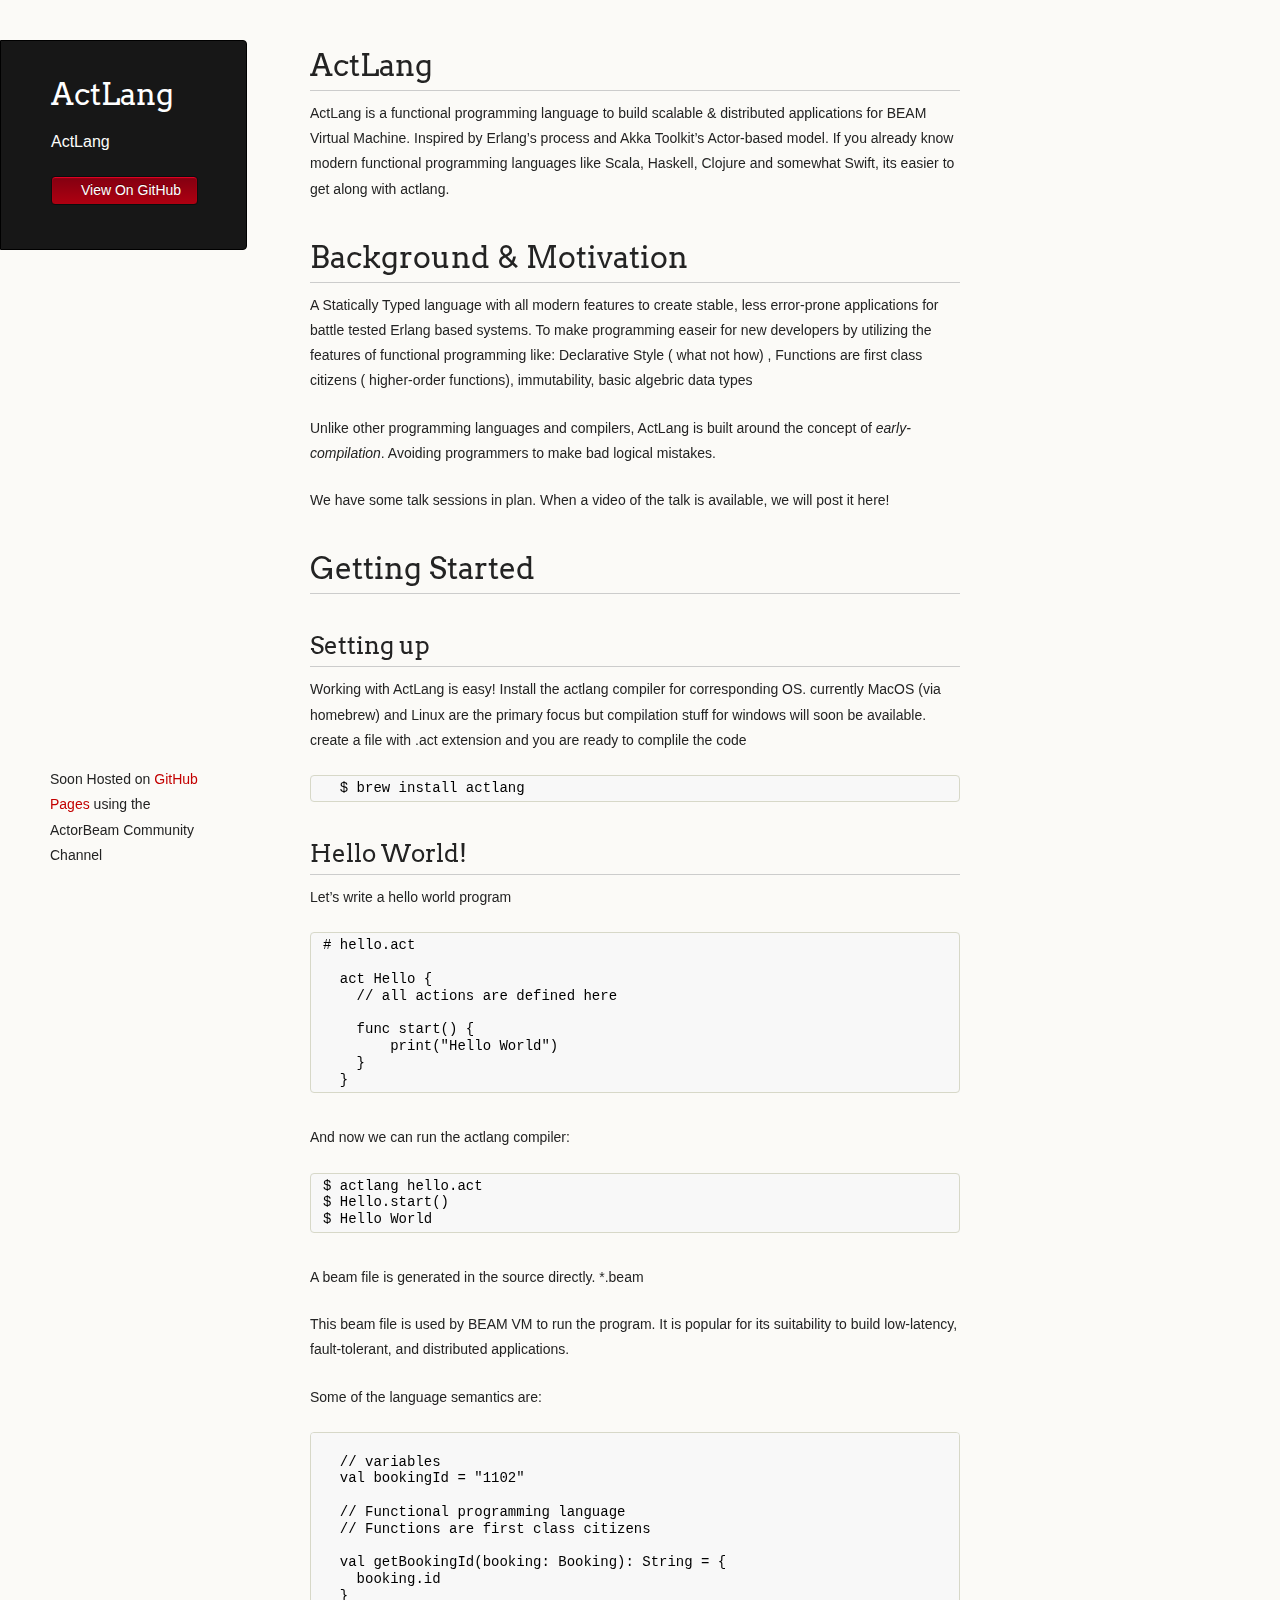
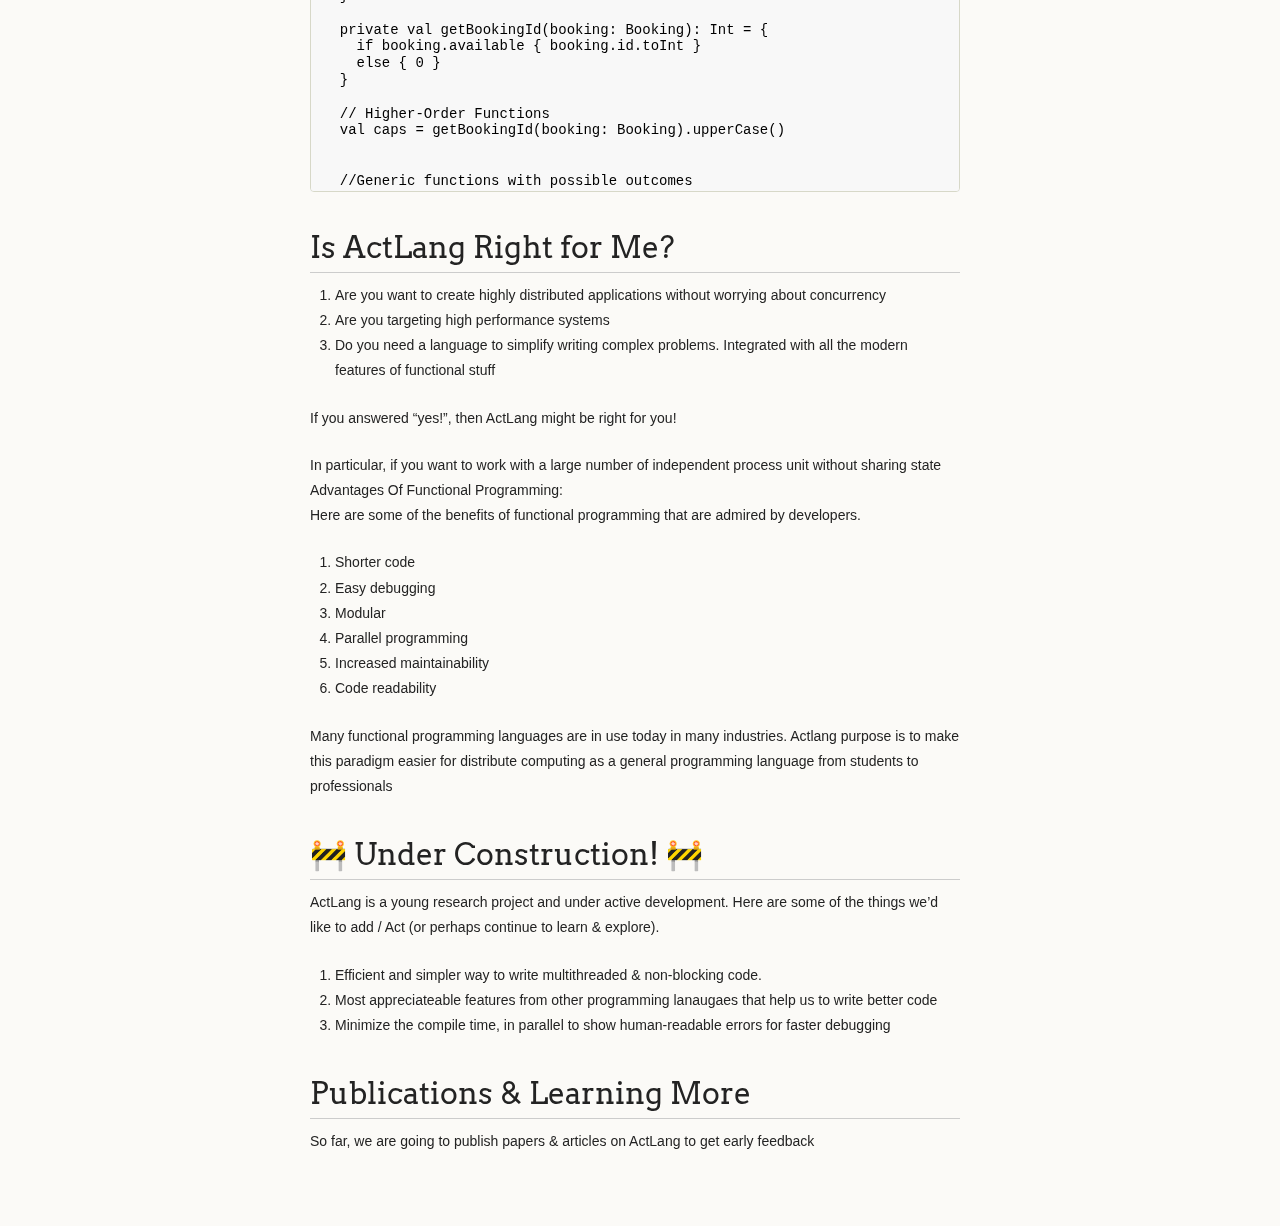
==== index.html @ dd989630 "Initial commit" ====
<!DOCTYPE html>
<html lang="en-US"><head><meta http-equiv="Content-Type" content="text/html; charset=UTF-8">
    
    <meta http-equiv="X-UA-Compatible" content="IE=edge">

<!-- Begin Jekyll SEO tag v2.8.0 -->
<title>The ActLang Programming Language | ActorBeam Community</title>
<meta property="og:locale" content="en_US">
<meta name="description" content="ActLang is a functional programming languge">
<meta property="og:description" content="ActLang is a functional programming languge">
<link rel="canonical" href="https://actlang.org/">
<meta property="og:url" content="/">
<meta property="og:site_name" content="ActLang">
<meta property="og:type" content="website">
<meta name="twitter:card" content="summary">
<meta property="twitter:title" content="ActLang">


    <link rel="stylesheet" href="./actlang/style.css">
    <meta name="viewport" content="width=device-width, initial-scale=1, user-scalable=no">
    <!--[if lt IE 9]>
    <script src="//html5shiv.googlecode.com/svn/trunk/html5.js"></script>
    <![endif]-->
    <!-- start custom head snippets, customize with your own _includes/head-custom.html file -->

<!-- Setup Google Analytics -->



<!-- You can set your favicon here -->
<!-- link rel="shortcut icon" type="image/x-icon" href="/favicon.ico" -->

<!-- end custom head snippets -->

  </head>
  <body>
    <div class="wrapper">
      <header>
        <h1 class="header">ActLang</h1>
        <p class="header">ActLang</p>

        <ul>
          
          <li><a class="buttons github" href="#0">View On GitHub</a></li>
        </ul>
        
      </header>

      <section>
        <style>pre.highlight { line-height: 1.2em; max-height: 25em; overflow: scroll; }</style>

<h1 id="what-does-exo-do">ActLang</h1>

<p>ActLang is a functional programming language to build scalable & distributed applications for BEAM Virtual Machine. Inspired by Erlang’s process and Akka Toolkit’s Actor-based model. If you already know modern functional programming languages like Scala, Haskell, Clojure and somewhat Swift, its easier to get along with actlang.</p>

<h1 id="background--motivation">Background &amp; Motivation</h1>

<p>A Statically Typed language with all modern features to create stable, less error-prone applications for battle tested Erlang based systems. To make programming easeir for new developers by utilizing the features of functional programming like: Declarative Style ( what not how) , Functions are first class citizens ( higher-order functions), immutability, basic algebric data types</p>

<p>Unlike other programming languages and compilers, ActLang is built around 
the concept of <em>early-compilation</em>. Avoiding programmers to make bad logical mistakes.</p>


<p>We have some talk sessions in plan. When a video of the talk is available,
we will post it here!</p>

<h1 id="getting-started">Getting Started</h1>

<h2 id="setting-up">Setting up</h2>

<p>Working with ActLang is easy! Install the actlang compiler for corresponding OS. currently MacOS (via homebrew) and Linux are the primary focus but compilation stuff for windows will soon be available. create a file with .act extension and you are ready to complile the code </p>

<div class="language-plaintext highlighter-rouge"><div class="highlight"><pre class="highlight">
  <code>$ brew install actlang
</code></pre></div>
</div>



<h2 id="hello-exo">Hello World!</h2>

<p>Let’s write a hello world program</p>

<div class="language-plaintext highlighter-rouge"><div class="highlight"><pre class="highlight"><code># hello.act

  act Hello {
    // all actions are defined here

    func start() {
        print("Hello World")
    }
  }
</code></pre></div></div>

<p>And now we can run the actlang compiler:</p>

<div class="language-plaintext highlighter-rouge"><div class="highlight"><pre class="highlight"><code>$ actlang hello.act
$ Hello.start()
$ Hello World
</code></pre></div></div>

<p>A beam file is generated in the source directly. *.beam </p>
<p>This beam file is used by BEAM VM to run the program. It is popular for its suitability to build low-latency, fault-tolerant, and distributed applications. </p>


<p>Some of the language semantics are: </p>

<div class="language-plaintext highlighter-rouge"><div class="highlight"><pre class="highlight"><code>
  // variables
  val bookingId = "1102"
  
  // Functional programming language
  // Functions are first class citizens
  
  val getBookingId(booking: Booking): String = {
    booking.id
  }
  
  private val getBookingId(booking: Booking): Int = {
    if booking.available { booking.id.toInt }
    else { 0 }
  }
  
  // Higher-Order Functions
  val caps = getBookingId(booking: Booking).upperCase()
  
  
  //Generic functions with possible outcomes
  func getBookingDate(booking: Booking): Either[R&lt;T&gt;, Error] {
    ...
  }
  
  // Structuers for Data Models
  
  struct Booking {
    val id: String
  }
  
  // immutability 
  no var variable
  no reassigments
  
  // Asynchrounous operations
  
  async {
    dosomthing in a different thread
  }
  
  // structured concurrency pattern
  // wait for future result
  
  async {
    val result = await doSomething()
  }
  

  // function to evaluate some result in future
  func doSomething() async {
    
  }
  
  // multiple async operations in parallel
  async {
    async val result = doSomething()
    async val result2 = doSomething2()
    val combine = await[result, result2]
  }
  
</code></pre></div></div>


<h1 id="is-exo-right-for-me">Is ActLang Right for Me?</h1>

<ol>
  <li>Are you want to create highly distributed applications without worrying about concurrency</li>
  <li>Are you targeting high performance systems</li>
  <li>Do you need a language to simplify writing complex problems. Integrated with all the modern features of functional stuff</li>
</ol>

<p>If you answered “yes!”, then ActLang might be right for you!</p>

<p>In particular, if you want to work with a large number of independent process unit without sharing state

</br>
  Advantages Of Functional Programming:</br>
Here are some of the benefits of functional programming that are admired by developers. </br>
<ol>
  <li>Shorter code</li>
<li>Easy debugging</li>
<li>Modular</li>
<li>Parallel programming</li>
<li>Increased maintainability</li>
<li>Code readability</li>
  </ol>

Many functional programming languages are in use today in many industries. Actlang purpose is to make this paradigm easier for distribute computing as a general programming language from students to professionals


</p>

<h1 id="-under-construction-">🚧 Under Construction! 🚧</h1>

<p>ActLang is a young research project and under active development. Here 
are some of the things we’d like to add / Act (or perhaps continue to learn & explore).</p>

<ol>
  <li>
    Efficient and simpler way to write multithreaded & non-blocking code.
  </li>
  <li>Most appreciateable features from other programming lanaugaes that help us to write better code</li>
  <li>Minimize the compile time, in parallel to show human-readable errors for faster debugging </li>
</ol>

<h1 id="publications--learning-more">Publications &amp; Learning More</h1>

<p>So far, we are going to publish papers & articles on ActLang to get early feedback</p>



      </section>

      <footer>
        <p><small>Soon Hosted on <a href="#0">GitHub Pages</a> using the ActorBeam Community Channel</small></p>
      </footer>
    </div>
    <!--[if !IE]><script>fixScale(document);</script><![endif]-->
  

</body></html>
---- actlang/style.css ----
@import url("https://fonts.googleapis.com/css?family=Arvo:400,700,400italic");.highlight table td{padding:5px}.highlight table pre{margin:0}.highlight .cm{color:#999988;font-style:italic}.highlight .cp{color:#999999;font-weight:bold}.highlight .c1{color:#999988;font-style:italic}.highlight .cs{color:#999999;font-weight:bold;font-style:italic}.highlight .c,.highlight .cd{color:#999988;font-style:italic}.highlight .err{color:#a61717;background-color:#e3d2d2}.highlight .gd{color:#000000;background-color:#ffdddd}.highlight .ge{color:#000000;font-style:italic}.highlight .gr{color:#aa0000}.highlight .gh{color:#999999}.highlight .gi{color:#000000;background-color:#ddffdd}.highlight .go{color:#888888}.highlight .gp{color:#555555}.highlight .gs{font-weight:bold}.highlight .gu{color:#aaaaaa}.highlight .gt{color:#aa0000}.highlight .kc{color:#000000;font-weight:bold}.highlight .kd{color:#000000;font-weight:bold}.highlight .kn{color:#000000;font-weight:bold}.highlight .kp{color:#000000;font-weight:bold}.highlight .kr{color:#000000;font-weight:bold}.highlight .kt{color:#445588;font-weight:bold}.highlight .k,.highlight .kv{color:#000000;font-weight:bold}.highlight .mf{color:#009999}.highlight .mh{color:#009999}.highlight .il{color:#009999}.highlight .mi{color:#009999}.highlight .mo{color:#009999}.highlight .m,.highlight .mb,.highlight .mx{color:#009999}.highlight .sb{color:#d14}.highlight .sc{color:#d14}.highlight .sd{color:#d14}.highlight .s2{color:#d14}.highlight .se{color:#d14}.highlight .sh{color:#d14}.highlight .si{color:#d14}.highlight .sx{color:#d14}.highlight .sr{color:#009926}.highlight .s1{color:#d14}.highlight .ss{color:#990073}.highlight .s{color:#d14}.highlight .na{color:#008080}.highlight .bp{color:#999999}.highlight .nb{color:#0086B3}.highlight .nc{color:#445588;font-weight:bold}.highlight .no{color:#008080}.highlight .nd{color:#3c5d5d;font-weight:bold}.highlight .ni{color:#800080}.highlight .ne{color:#990000;font-weight:bold}.highlight .nf{color:#990000;font-weight:bold}.highlight .nl{color:#990000;font-weight:bold}.highlight .nn{color:#555555}.highlight .nt{color:#000080}.highlight .vc{color:#008080}.highlight .vg{color:#008080}.highlight .vi{color:#008080}.highlight .nv{color:#008080}.highlight .ow{color:#000000;font-weight:bold}.highlight .o{color:#000000;font-weight:bold}.highlight .w{color:#bbbbbb}.highlight{background-color:#f8f8f8}html,body,div,span,applet,object,iframe,h1,h2,h3,h4,h5,h6,p,blockquote,pre,a,abbr,acronym,address,big,cite,code,del,dfn,em,img,ins,kbd,q,s,samp,small,strike,strong,sub,sup,tt,var,b,u,i,center,dl,dt,dd,ol,ul,li,fieldset,form,label,legend,table,caption,tbody,tfoot,thead,tr,th,td,article,aside,canvas,details,embed,figure,figcaption,footer,header,hgroup,menu,nav,output,ruby,section,summary,time,mark,audio,video{margin:0;padding:0;border:0;font:inherit;vertical-align:baseline}body{padding:10px 50px 0 0;font-family:"Helvetica Neue", Helvetica, Arial, sans-serif;font-size:14px;color:#232323;background-color:#FBFAF7;margin:0;line-height:1.8em;-webkit-font-smoothing:antialiased}h1,h2,h3,h4,h5,h6{color:#232323;margin:36px 0 10px}p,ul,ol,table,dl{margin:0 0 22px}h1,h2,h3{font-family:Arvo, Monaco, serif;line-height:1.3;font-weight:normal}h1,h2,h3{display:block;border-bottom:1px solid #ccc;padding-bottom:5px}h1{font-size:30px}h2{font-size:24px}h3{font-size:18px}h4,h5,h6{font-family:Arvo, Monaco, serif;font-weight:700}a{color:#C30000;font-weight:200;text-decoration:none}a:hover{text-decoration:underline}a small{font-size:12px}em{font-style:italic}strong{font-weight:700}ul{list-style-position:inside;list-style:disc;padding-left:25px}ol{list-style-position:inside;list-style:decimal;padding-left:25px}blockquote{margin:0;padding:0 0 0 20px;font-style:italic}dl,dt,dd,dl p{color:#444}dl dt{font-weight:bold}dl dd{padding-left:20px;font-style:italic}dl p{padding-left:20px;font-style:italic}hr{border:0;background:#ccc;height:1px;margin:0 0 24px}img{position:relative;margin:0 auto;max-width:650px;padding:5px;margin:10px 0 32px 0;border:1px solid #ccc}p img,.emoji{display:inline;margin:0;padding:0;vertical-align:middle;text-align:center;border:none}code,pre{font-family:Monaco, "Bitstream Vera Sans Mono", "Lucida Console", Terminal, monospace;color:#000;font-size:14px}pre{padding:4px 12px;background:#FDFEFB;border-radius:4px;border:1px solid #D7D8C8;overflow:auto;overflow-y:hidden;margin-bottom:32px}table{width:100%}table{border:1px solid #ccc;margin-bottom:32px;text-align:left}th{font-family:'Arvo', Helvetica, Arial, sans-serif;font-size:18px;font-weight:normal;padding:10px;background:#232323;color:#FDFEFB}td{padding:10px;background:#ccc}.wrapper{width:960px}header{background-color:#171717;color:#FDFDFB;width:170px;float:left;position:fixed;border:1px solid #000;-webkit-border-top-right-radius:4px;-webkit-border-bottom-right-radius:4px;-moz-border-radius-topright:4px;-moz-border-radius-bottomright:4px;border-top-right-radius:4px;border-bottom-right-radius:4px;padding:34px 25px 22px 50px;margin:30px 25px 0 0;-webkit-font-smoothing:antialiased}p.header{font-size:16px}h1.header{font-family:Arvo, sans-serif;font-size:30px;font-weight:300;line-height:1.3em;border-bottom:none;margin-top:0}h1.header,a.header,a.name,header a{color:#fff}a.header{text-decoration:underline}a.name{white-space:nowrap}header ul{list-style:none;padding:0}header li{list-style-type:none;width:132px;height:15px;margin-bottom:12px;line-height:1em;padding:6px 6px 6px 7px;background:#AF0011;background:-moz-linear-gradient(top, #AF0011 0%, #820011 100%);background:-webkit-gradient(linear, left top, left bottom, color-stop(0%, #f8f8f8), color-stop(100%, #ddd));background:-webkit-linear-gradient(top, #AF0011 0%, #820011 100%);background:-o-linear-gradient(top, #AF0011 0%, #820011 100%);background:-ms-linear-gradient(top, #AF0011 0%, #820011 100%);background:linear-gradient(to top, #AF0011 0%, #820011 100%);border-radius:4px;border:1px solid #0D0D0D;-webkit-box-shadow:inset 0px 1px 1px 0 #e90226;box-shadow:inset 0px 1px 1px 0 #e90226}header li:hover{background:#C3001D;background:-moz-linear-gradient(top, #C3001D 0%, #950119 100%);background:-webkit-gradient(linear, left top, left bottom, color-stop(0%, #f8f8f8), color-stop(100%, #ddd));background:-webkit-linear-gradient(top, #C3001D 0%, #950119 100%);background:-o-linear-gradient(top, #C3001D 0%, #950119 100%);background:-ms-linear-gradient(top, #C3001D 0%, #950119 100%);background:linear-gradient(to top, #C3001D 0%, #950119 100%)}a.buttons{-webkit-font-smoothing:antialiased;background:url(../images/arrow-down.png) no-repeat;font-weight:normal;text-shadow:rgba(0,0,0,0.4) 0 -1px 0;padding:2px 2px 2px 22px;height:30px}a.github{background:url(../images/octocat-small.png) no-repeat 1px}a.buttons:hover{color:#fff;text-decoration:none}section{width:650px;float:right;padding-bottom:50px}footer{width:170px;float:left;position:fixed;bottom:10px;padding-left:50px}@media print, screen and (max-width: 960px){div.wrapper{width:auto;margin:0}header,section,footer{float:none;position:static;width:auto}footer{border-top:1px solid #ccc;margin:0 84px 0 50px;padding:0}header{padding-right:320px}section{padding:20px 84px 20px 50px;margin:0 0 20px}header a small{display:inline}header ul{position:absolute;right:130px;top:84px}}@media print, screen and (max-width: 720px){body{word-wrap:break-word}header{padding:10px 20px 0;margin-right:0}section{padding:10px 0 10px 20px;margin:0 0 30px}footer{margin:0 0 0 30px}header ul,header p.view{position:static}}@media print, screen and (max-width: 480px){header ul li.download{display:none}footer{margin:0 0 0 20px}footer a{display:block}}@media print{body{padding:0.4in;font-size:12pt;color:#444}}
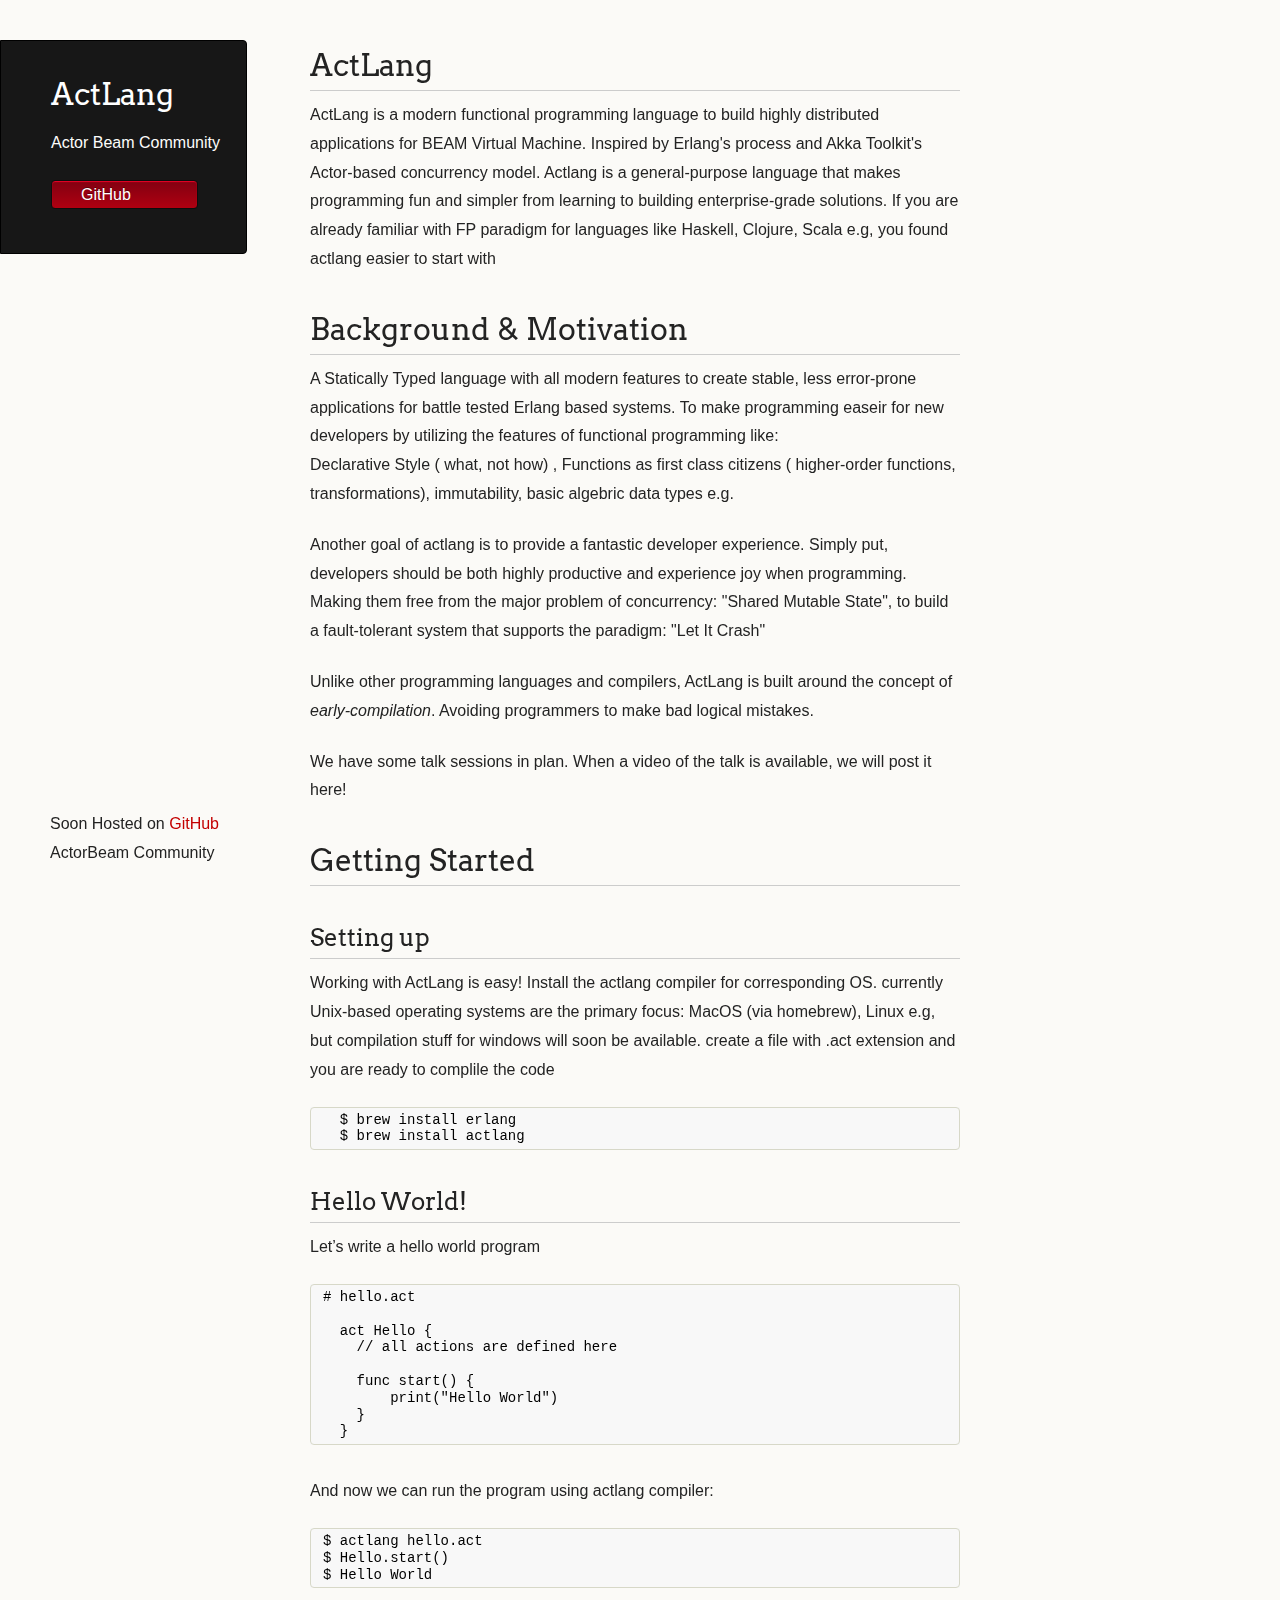
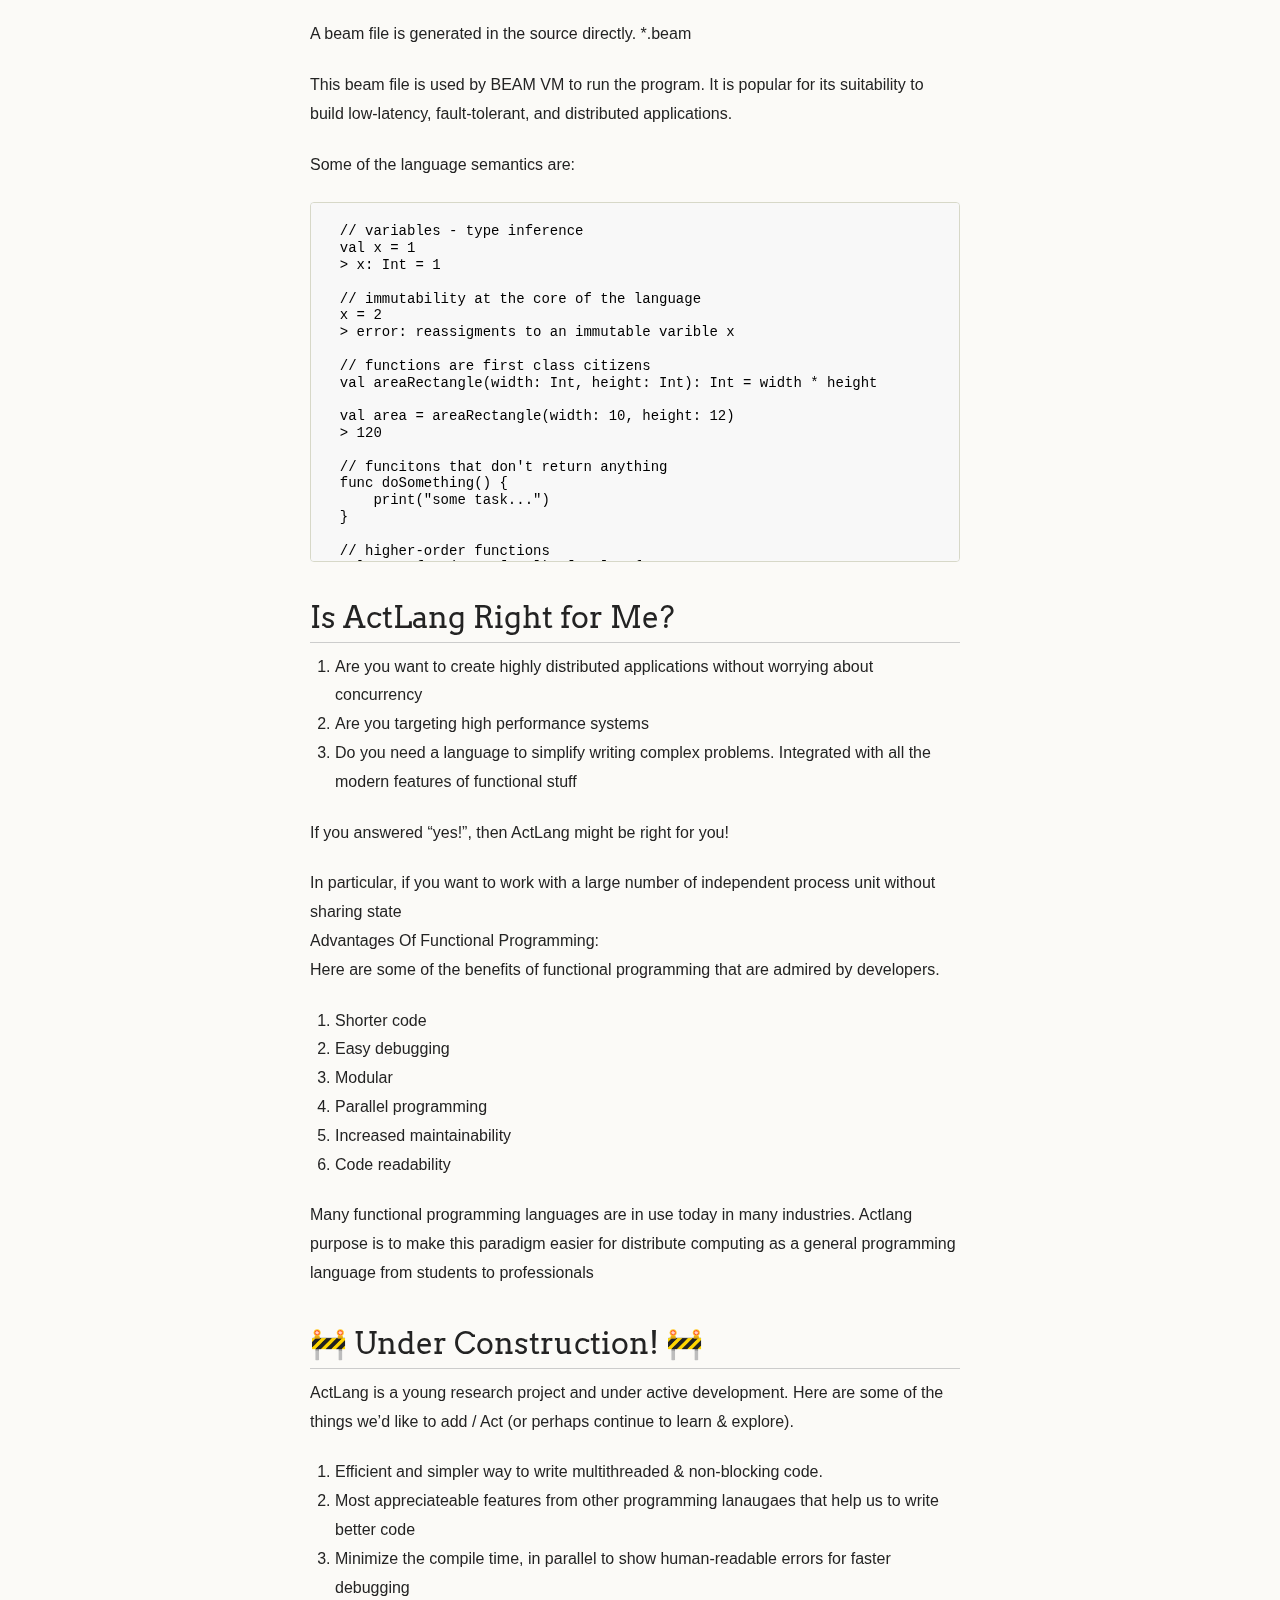
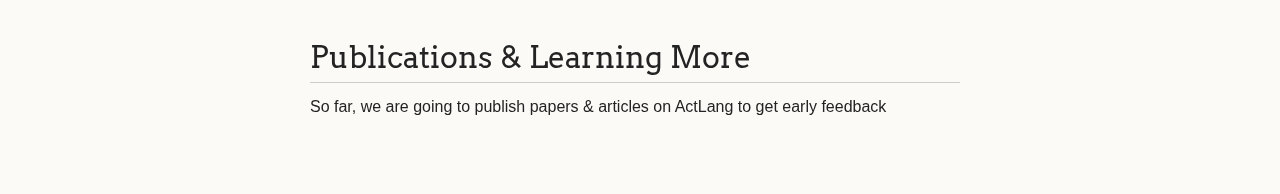
==== commit 4ace9af6: "description changes" ====
--- a/index.html
+++ b/index.html
@@ -23,12 +23,10 @@
     <![endif]-->
     <!-- start custom head snippets, customize with your own _includes/head-custom.html file -->
 
-<!-- Setup Google Analytics -->
-
 
 
 <!-- You can set your favicon here -->
-<!-- link rel="shortcut icon" type="image/x-icon" href="/favicon.ico" -->
+<link rel="shortcut icon" type="image/x-icon" href="./actlang/actlang-favicon.ico">
 
 <!-- end custom head snippets -->
 
@@ -37,11 +35,11 @@
     <div class="wrapper">
       <header>
         <h1 class="header">ActLang</h1>
-        <p class="header">ActLang</p>
+        <p class="header">Actor Beam Community</p>
 
         <ul>
           
-          <li><a class="buttons github" href="#0">View On GitHub</a></li>
+          <li><a class="buttons github" href="https://github.com/actlang">GitHub</a></li>
         </ul>
         
       </header>
@@ -51,11 +49,13 @@
 
 <h1 id="what-does-exo-do">ActLang</h1>
 
-<p>ActLang is a functional programming language to build scalable & distributed applications for BEAM Virtual Machine. Inspired by Erlang’s process and Akka Toolkit’s Actor-based model. If you already know modern functional programming languages like Scala, Haskell, Clojure and somewhat Swift, its easier to get along with actlang.</p>
+<p>ActLang is a modern functional programming language to build highly distributed applications for BEAM Virtual Machine. Inspired by Erlang's process and Akka Toolkit's Actor-based concurrency model. Actlang is a general-purpose language that makes programming fun and simpler from learning to building enterprise-grade solutions. If you are already familiar with FP paradigm for languages like Haskell, Clojure, Scala e.g, you found actlang easier to start with</p>
 
 <h1 id="background--motivation">Background &amp; Motivation</h1>
 
-<p>A Statically Typed language with all modern features to create stable, less error-prone applications for battle tested Erlang based systems. To make programming easeir for new developers by utilizing the features of functional programming like: Declarative Style ( what not how) , Functions are first class citizens ( higher-order functions), immutability, basic algebric data types</p>
+<p>A Statically Typed language with all modern features to create stable, less error-prone applications for battle tested Erlang based systems. To make programming easeir for new developers by utilizing the features of functional programming like: </br> Declarative Style ( what, not how) , Functions as first class citizens ( higher-order functions, transformations), immutability, basic algebric data types e.g.</p>
+
+<p>Another goal of actlang is to provide a fantastic developer experience. Simply put, developers should be both highly productive and experience joy when programming. Making them free from the major problem of concurrency: "Shared Mutable State", to build a fault-tolerant system that supports the paradigm: "Let It Crash"</p>
 
 <p>Unlike other programming languages and compilers, ActLang is built around 
 the concept of <em>early-compilation</em>. Avoiding programmers to make bad logical mistakes.</p>
@@ -68,10 +68,11 @@
 
 <h2 id="setting-up">Setting up</h2>
 
-<p>Working with ActLang is easy! Install the actlang compiler for corresponding OS. currently MacOS (via homebrew) and Linux are the primary focus but compilation stuff for windows will soon be available. create a file with .act extension and you are ready to complile the code </p>
+<p>Working with ActLang is easy! Install the actlang compiler for corresponding OS. currently Unix-based operating systems are the primary focus: MacOS (via homebrew), Linux e.g, but compilation stuff for windows will soon be available. create a file with .act extension and you are ready to complile the code </p>
 
 <div class="language-plaintext highlighter-rouge"><div class="highlight"><pre class="highlight">
-  <code>$ brew install actlang
+  <code>$ brew install erlang
+  $ brew install actlang
 </code></pre></div>
 </div>
 
@@ -92,7 +93,7 @@
   }
 </code></pre></div></div>
 
-<p>And now we can run the actlang compiler:</p>
+<p>And now we can run the program using actlang compiler:</p>
 
 <div class="language-plaintext highlighter-rouge"><div class="highlight"><pre class="highlight"><code>$ actlang hello.act
 $ Hello.start()
@@ -106,11 +107,65 @@
 <p>Some of the language semantics are: </p>
 
 <div class="language-plaintext highlighter-rouge"><div class="highlight"><pre class="highlight"><code>
-  // variables
-  val bookingId = "1102"
-  
-  // Functional programming language
-  // Functions are first class citizens
+  // variables - type inference
+  val x = 1
+  > x: Int = 1
+
+  // immutability at the core of the language
+  x = 2
+  > error: reassigments to an immutable varible x
+
+  // functions are first class citizens
+  val areaRectangle(width: Int, height: Int): Int = width * height
+
+  val area = areaRectangle(width: 10, height: 12)
+  > 120
+
+  // funcitons that don't return anything
+  func doSomething() {
+      print("some task...")
+  }
+
+  // higher-order functions
+  val transform(arr: [Int]): [Int] = {
+      arr.map(x -> x + 1)
+  }
+
+  > [1, 2, 3] => [2, 3, 4]
+
+
+  // Asynchrounous operations
+
+  async {
+    dosomthing in a different thread / process
+  }
+
+  // function to evaluate some result in future
+  func doSomething() async {
+    ...
+  }
+  
+  // structured concurrency pattern  
+  async {
+    val result = await doSomething()
+  }
+  
+  // multiple async operations in parallel
+  async {
+    async val result1 = doSomething1()
+    async val result2 = doSomething2()
+    val combine = await[result, result2]
+  }
+
+
+  // Structuers for Data Models
+  
+  struct Booking {
+    val id: String,
+    val available: Bool = false
+  }
+
+  val booking = Booking(id: "1122")
   
   val getBookingId(booking: Booking): String = {
     booking.id
@@ -121,8 +176,7 @@
     else { 0 }
   }
   
-  // Higher-Order Functions
-  val caps = getBookingId(booking: Booking).upperCase()
+  val id = getBookingId(booking: Booking).toInt()
   
   
   //Generic functions with possible outcomes
@@ -130,42 +184,8 @@
     ...
   }
   
-  // Structuers for Data Models
-  
-  struct Booking {
-    val id: String
-  }
-  
-  // immutability 
-  no var variable
-  no reassigments
-  
-  // Asynchrounous operations
-  
-  async {
-    dosomthing in a different thread
-  }
-  
-  // structured concurrency pattern
-  // wait for future result
-  
-  async {
-    val result = await doSomething()
-  }
-  
-
-  // function to evaluate some result in future
-  func doSomething() async {
-    
-  }
-  
-  // multiple async operations in parallel
-  async {
-    async val result = doSomething()
-    async val result2 = doSomething2()
-    val combine = await[result, result2]
-  }
-  
+  
+
 </code></pre></div></div>
 
 
@@ -220,7 +240,7 @@
       </section>
 
       <footer>
-        <p><small>Soon Hosted on <a href="#0">GitHub Pages</a> using the ActorBeam Community Channel</small></p>
+        <p><small>Soon Hosted on <a href="https://github.com/actlang">GitHub</a> </br> </small>ActorBeam Community</small></p>
       </footer>
     </div>
     <!--[if !IE]><script>fixScale(document);</script><![endif]-->
--- a/actlang/style.css
+++ b/actlang/style.css
@@ -1 +1,768 @@
-@import url("https://fonts.googleapis.com/css?family=Arvo:400,700,400italic");.highlight table td{padding:5px}.highlight table pre{margin:0}.highlight .cm{color:#999988;font-style:italic}.highlight .cp{color:#999999;font-weight:bold}.highlight .c1{color:#999988;font-style:italic}.highlight .cs{color:#999999;font-weight:bold;font-style:italic}.highlight .c,.highlight .cd{color:#999988;font-style:italic}.highlight .err{color:#a61717;background-color:#e3d2d2}.highlight .gd{color:#000000;background-color:#ffdddd}.highlight .ge{color:#000000;font-style:italic}.highlight .gr{color:#aa0000}.highlight .gh{color:#999999}.highlight .gi{color:#000000;background-color:#ddffdd}.highlight .go{color:#888888}.highlight .gp{color:#555555}.highlight .gs{font-weight:bold}.highlight .gu{color:#aaaaaa}.highlight .gt{color:#aa0000}.highlight .kc{color:#000000;font-weight:bold}.highlight .kd{color:#000000;font-weight:bold}.highlight .kn{color:#000000;font-weight:bold}.highlight .kp{color:#000000;font-weight:bold}.highlight .kr{color:#000000;font-weight:bold}.highlight .kt{color:#445588;font-weight:bold}.highlight .k,.highlight .kv{color:#000000;font-weight:bold}.highlight .mf{color:#009999}.highlight .mh{color:#009999}.highlight .il{color:#009999}.highlight .mi{color:#009999}.highlight .mo{color:#009999}.highlight .m,.highlight .mb,.highlight .mx{color:#009999}.highlight .sb{color:#d14}.highlight .sc{color:#d14}.highlight .sd{color:#d14}.highlight .s2{color:#d14}.highlight .se{color:#d14}.highlight .sh{color:#d14}.highlight .si{color:#d14}.highlight .sx{color:#d14}.highlight .sr{color:#009926}.highlight .s1{color:#d14}.highlight .ss{color:#990073}.highlight .s{color:#d14}.highlight .na{color:#008080}.highlight .bp{color:#999999}.highlight .nb{color:#0086B3}.highlight .nc{color:#445588;font-weight:bold}.highlight .no{color:#008080}.highlight .nd{color:#3c5d5d;font-weight:bold}.highlight .ni{color:#800080}.highlight .ne{color:#990000;font-weight:bold}.highlight .nf{color:#990000;font-weight:bold}.highlight .nl{color:#990000;font-weight:bold}.highlight .nn{color:#555555}.highlight .nt{color:#000080}.highlight .vc{color:#008080}.highlight .vg{color:#008080}.highlight .vi{color:#008080}.highlight .nv{color:#008080}.highlight .ow{color:#000000;font-weight:bold}.highlight .o{color:#000000;font-weight:bold}.highlight .w{color:#bbbbbb}.highlight{background-color:#f8f8f8}html,body,div,span,applet,object,iframe,h1,h2,h3,h4,h5,h6,p,blockquote,pre,a,abbr,acronym,address,big,cite,code,del,dfn,em,img,ins,kbd,q,s,samp,small,strike,strong,sub,sup,tt,var,b,u,i,center,dl,dt,dd,ol,ul,li,fieldset,form,label,legend,table,caption,tbody,tfoot,thead,tr,th,td,article,aside,canvas,details,embed,figure,figcaption,footer,header,hgroup,menu,nav,output,ruby,section,summary,time,mark,audio,video{margin:0;padding:0;border:0;font:inherit;vertical-align:baseline}body{padding:10px 50px 0 0;font-family:"Helvetica Neue", Helvetica, Arial, sans-serif;font-size:14px;color:#232323;background-color:#FBFAF7;margin:0;line-height:1.8em;-webkit-font-smoothing:antialiased}h1,h2,h3,h4,h5,h6{color:#232323;margin:36px 0 10px}p,ul,ol,table,dl{margin:0 0 22px}h1,h2,h3{font-family:Arvo, Monaco, serif;line-height:1.3;font-weight:normal}h1,h2,h3{display:block;border-bottom:1px solid #ccc;padding-bottom:5px}h1{font-size:30px}h2{font-size:24px}h3{font-size:18px}h4,h5,h6{font-family:Arvo, Monaco, serif;font-weight:700}a{color:#C30000;font-weight:200;text-decoration:none}a:hover{text-decoration:underline}a small{font-size:12px}em{font-style:italic}strong{font-weight:700}ul{list-style-position:inside;list-style:disc;padding-left:25px}ol{list-style-position:inside;list-style:decimal;padding-left:25px}blockquote{margin:0;padding:0 0 0 20px;font-style:italic}dl,dt,dd,dl p{color:#444}dl dt{font-weight:bold}dl dd{padding-left:20px;font-style:italic}dl p{padding-left:20px;font-style:italic}hr{border:0;background:#ccc;height:1px;margin:0 0 24px}img{position:relative;margin:0 auto;max-width:650px;padding:5px;margin:10px 0 32px 0;border:1px solid #ccc}p img,.emoji{display:inline;margin:0;padding:0;vertical-align:middle;text-align:center;border:none}code,pre{font-family:Monaco, "Bitstream Vera Sans Mono", "Lucida Console", Terminal, monospace;color:#000;font-size:14px}pre{padding:4px 12px;background:#FDFEFB;border-radius:4px;border:1px solid #D7D8C8;overflow:auto;overflow-y:hidden;margin-bottom:32px}table{width:100%}table{border:1px solid #ccc;margin-bottom:32px;text-align:left}th{font-family:'Arvo', Helvetica, Arial, sans-serif;font-size:18px;font-weight:normal;padding:10px;background:#232323;color:#FDFEFB}td{padding:10px;background:#ccc}.wrapper{width:960px}header{background-color:#171717;color:#FDFDFB;width:170px;float:left;position:fixed;border:1px solid #000;-webkit-border-top-right-radius:4px;-webkit-border-bottom-right-radius:4px;-moz-border-radius-topright:4px;-moz-border-radius-bottomright:4px;border-top-right-radius:4px;border-bottom-right-radius:4px;padding:34px 25px 22px 50px;margin:30px 25px 0 0;-webkit-font-smoothing:antialiased}p.header{font-size:16px}h1.header{font-family:Arvo, sans-serif;font-size:30px;font-weight:300;line-height:1.3em;border-bottom:none;margin-top:0}h1.header,a.header,a.name,header a{color:#fff}a.header{text-decoration:underline}a.name{white-space:nowrap}header ul{list-style:none;padding:0}header li{list-style-type:none;width:132px;height:15px;margin-bottom:12px;line-height:1em;padding:6px 6px 6px 7px;background:#AF0011;background:-moz-linear-gradient(top, #AF0011 0%, #820011 100%);background:-webkit-gradient(linear, left top, left bottom, color-stop(0%, #f8f8f8), color-stop(100%, #ddd));background:-webkit-linear-gradient(top, #AF0011 0%, #820011 100%);background:-o-linear-gradient(top, #AF0011 0%, #820011 100%);background:-ms-linear-gradient(top, #AF0011 0%, #820011 100%);background:linear-gradient(to top, #AF0011 0%, #820011 100%);border-radius:4px;border:1px solid #0D0D0D;-webkit-box-shadow:inset 0px 1px 1px 0 #e90226;box-shadow:inset 0px 1px 1px 0 #e90226}header li:hover{background:#C3001D;background:-moz-linear-gradient(top, #C3001D 0%, #950119 100%);background:-webkit-gradient(linear, left top, left bottom, color-stop(0%, #f8f8f8), color-stop(100%, #ddd));background:-webkit-linear-gradient(top, #C3001D 0%, #950119 100%);background:-o-linear-gradient(top, #C3001D 0%, #950119 100%);background:-ms-linear-gradient(top, #C3001D 0%, #950119 100%);background:linear-gradient(to top, #C3001D 0%, #950119 100%)}a.buttons{-webkit-font-smoothing:antialiased;background:url(../images/arrow-down.png) no-repeat;font-weight:normal;text-shadow:rgba(0,0,0,0.4) 0 -1px 0;padding:2px 2px 2px 22px;height:30px}a.github{background:url(../images/octocat-small.png) no-repeat 1px}a.buttons:hover{color:#fff;text-decoration:none}section{width:650px;float:right;padding-bottom:50px}footer{width:170px;float:left;position:fixed;bottom:10px;padding-left:50px}@media print, screen and (max-width: 960px){div.wrapper{width:auto;margin:0}header,section,footer{float:none;position:static;width:auto}footer{border-top:1px solid #ccc;margin:0 84px 0 50px;padding:0}header{padding-right:320px}section{padding:20px 84px 20px 50px;margin:0 0 20px}header a small{display:inline}header ul{position:absolute;right:130px;top:84px}}@media print, screen and (max-width: 720px){body{word-wrap:break-word}header{padding:10px 20px 0;margin-right:0}section{padding:10px 0 10px 20px;margin:0 0 30px}footer{margin:0 0 0 30px}header ul,header p.view{position:static}}@media print, screen and (max-width: 480px){header ul li.download{display:none}footer{margin:0 0 0 20px}footer a{display:block}}@media print{body{padding:0.4in;font-size:12pt;color:#444}}
+@import url("https://fonts.googleapis.com/css?family=Arvo:400,700,400italic");
+
+.highlight table td {
+    padding: 5px
+}
+
+.highlight table pre {
+    margin: 0
+}
+
+.highlight .cm {
+    color: #999988;
+    font-style: italic
+}
+
+.highlight .cp {
+    color: #999999;
+    font-weight: bold
+}
+
+.highlight .c1 {
+    color: #999988;
+    font-style: italic
+}
+
+.highlight .cs {
+    color: #999999;
+    font-weight: bold;
+    font-style: italic
+}
+
+.highlight .c,
+.highlight .cd {
+    color: #999988;
+    font-style: italic
+}
+
+.highlight .err {
+    color: #a61717;
+    background-color: #e3d2d2
+}
+
+.highlight .gd {
+    color: #000000;
+    background-color: #ffdddd
+}
+
+.highlight .ge {
+    color: #000000;
+    font-style: italic
+}
+
+.highlight .gr {
+    color: #aa0000
+}
+
+.highlight .gh {
+    color: #999999
+}
+
+.highlight .gi {
+    color: #000000;
+    background-color: #ddffdd
+}
+
+.highlight .go {
+    color: #888888
+}
+
+.highlight .gp {
+    color: #555555
+}
+
+.highlight .gs {
+    font-weight: bold
+}
+
+.highlight .gu {
+    color: #aaaaaa
+}
+
+.highlight .gt {
+    color: #aa0000
+}
+
+.highlight .kc {
+    color: #000000;
+    font-weight: bold
+}
+
+.highlight .kd {
+    color: #000000;
+    font-weight: bold
+}
+
+.highlight .kn {
+    color: #000000;
+    font-weight: bold
+}
+
+.highlight .kp {
+    color: #000000;
+    font-weight: bold
+}
+
+.highlight .kr {
+    color: #000000;
+    font-weight: bold
+}
+
+.highlight .kt {
+    color: #445588;
+    font-weight: bold
+}
+
+.highlight .k,
+.highlight .kv {
+    color: #000000;
+    font-weight: bold
+}
+
+.highlight .mf {
+    color: #009999
+}
+
+.highlight .mh {
+    color: #009999
+}
+
+.highlight .il {
+    color: #009999
+}
+
+.highlight .mi {
+    color: #009999
+}
+
+.highlight .mo {
+    color: #009999
+}
+
+.highlight .m,
+.highlight .mb,
+.highlight .mx {
+    color: #009999
+}
+
+.highlight .sb {
+    color: #d14
+}
+
+.highlight .sc {
+    color: #d14
+}
+
+.highlight .sd {
+    color: #d14
+}
+
+.highlight .s2 {
+    color: #d14
+}
+
+.highlight .se {
+    color: #d14
+}
+
+.highlight .sh {
+    color: #d14
+}
+
+.highlight .si {
+    color: #d14
+}
+
+.highlight .sx {
+    color: #d14
+}
+
+.highlight .sr {
+    color: #009926
+}
+
+.highlight .s1 {
+    color: #d14
+}
+
+.highlight .ss {
+    color: #990073
+}
+
+.highlight .s {
+    color: #d14
+}
+
+.highlight .na {
+    color: #008080
+}
+
+.highlight .bp {
+    color: #999999
+}
+
+.highlight .nb {
+    color: #0086B3
+}
+
+.highlight .nc {
+    color: #445588;
+    font-weight: bold
+}
+
+.highlight .no {
+    color: #008080
+}
+
+.highlight .nd {
+    color: #3c5d5d;
+    font-weight: bold
+}
+
+.highlight .ni {
+    color: #800080
+}
+
+.highlight .ne {
+    color: #990000;
+    font-weight: bold
+}
+
+.highlight .nf {
+    color: #990000;
+    font-weight: bold
+}
+
+.highlight .nl {
+    color: #990000;
+    font-weight: bold
+}
+
+.highlight .nn {
+    color: #555555
+}
+
+.highlight .nt {
+    color: #000080
+}
+
+.highlight .vc {
+    color: #008080
+}
+
+.highlight .vg {
+    color: #008080
+}
+
+.highlight .vi {
+    color: #008080
+}
+
+.highlight .nv {
+    color: #008080
+}
+
+.highlight .ow {
+    color: #000000;
+    font-weight: bold
+}
+
+.highlight .o {
+    color: #000000;
+    font-weight: bold
+}
+
+.highlight .w {
+    color: #bbbbbb
+}
+
+.highlight {
+    background-color: #f8f8f8
+}
+
+html,
+body,
+div,
+span,
+applet,
+object,
+iframe,
+h1,
+h2,
+h3,
+h4,
+h5,
+h6,
+p,
+blockquote,
+pre,
+a,
+abbr,
+acronym,
+address,
+big,
+cite,
+code,
+del,
+dfn,
+em,
+img,
+ins,
+kbd,
+q,
+s,
+samp,
+small,
+strike,
+strong,
+sub,
+sup,
+tt,
+var,
+b,
+u,
+i,
+center,
+dl,
+dt,
+dd,
+ol,
+ul,
+li,
+fieldset,
+form,
+label,
+legend,
+table,
+caption,
+tbody,
+tfoot,
+thead,
+tr,
+th,
+td,
+article,
+aside,
+canvas,
+details,
+embed,
+figure,
+figcaption,
+footer,
+header,
+hgroup,
+menu,
+nav,
+output,
+ruby,
+section,
+summary,
+time,
+mark,
+audio,
+video {
+    margin: 0;
+    padding: 0;
+    border: 0;
+    font: inherit;
+    vertical-align: baseline
+}
+
+body {
+    padding: 10px 50px 0 0;
+    font-family: "Helvetica Neue", Helvetica, Arial, sans-serif;
+    font-size: 16px;
+    color: #232323;
+    background-color: #FBFAF7;
+    margin: 0;
+    line-height: 1.8em;
+    -webkit-font-smoothing: antialiased
+}
+
+h1,
+h2,
+h3,
+h4,
+h5,
+h6 {
+    color: #232323;
+    margin: 36px 0 10px
+}
+
+p,
+ul,
+ol,
+table,
+dl {
+    margin: 0 0 22px
+}
+
+h1,
+h2,
+h3 {
+    font-family: Arvo, Monaco, serif;
+    line-height: 1.3;
+    font-weight: normal
+}
+
+h1,
+h2,
+h3 {
+    display: block;
+    border-bottom: 1px solid #ccc;
+    padding-bottom: 5px
+}
+
+h1 {
+    font-size: 30px
+}
+
+h2 {
+    font-size: 24px
+}
+
+h3 {
+    font-size: 18px
+}
+
+h4,
+h5,
+h6 {
+    font-family: Arvo, Monaco, serif;
+    font-weight: 700
+}
+
+a {
+    color: #C30000;
+    font-weight: 200;
+    text-decoration: none
+}
+
+a:hover {
+    text-decoration: underline
+}
+
+a small {
+    font-size: 12px
+}
+
+em {
+    font-style: italic
+}
+
+strong {
+    font-weight: 700
+}
+
+ul {
+    list-style-position: inside;
+    list-style: disc;
+    padding-left: 25px
+}
+
+ol {
+    list-style-position: inside;
+    list-style: decimal;
+    padding-left: 25px
+}
+
+blockquote {
+    margin: 0;
+    padding: 0 0 0 20px;
+    font-style: italic
+}
+
+dl,
+dt,
+dd,
+dl p {
+    color: #444
+}
+
+dl dt {
+    font-weight: bold
+}
+
+dl dd {
+    padding-left: 20px;
+    font-style: italic
+}
+
+dl p {
+    padding-left: 20px;
+    font-style: italic
+}
+
+hr {
+    border: 0;
+    background: #ccc;
+    height: 1px;
+    margin: 0 0 24px
+}
+
+img {
+    position: relative;
+    margin: 0 auto;
+    max-width: 650px;
+    padding: 5px;
+    margin: 10px 0 32px 0;
+    border: 1px solid #ccc
+}
+
+p img,
+.emoji {
+    display: inline;
+    margin: 0;
+    padding: 0;
+    vertical-align: middle;
+    text-align: center;
+    border: none
+}
+
+code,
+pre {
+    font-family: Monaco, "Bitstream Vera Sans Mono", "Lucida Console", Terminal, monospace;
+    color: #000;
+    font-size: 14px
+}
+
+pre {
+    padding: 4px 12px;
+    background: #FDFEFB;
+    border-radius: 4px;
+    border: 1px solid #D7D8C8;
+    overflow: auto;
+    overflow-y: hidden;
+    margin-bottom: 32px
+}
+
+table {
+    width: 100%
+}
+
+table {
+    border: 1px solid #ccc;
+    margin-bottom: 32px;
+    text-align: left
+}
+
+th {
+    font-family: 'Arvo', Helvetica, Arial, sans-serif;
+    font-size: 18px;
+    font-weight: normal;
+    padding: 10px;
+    background: #232323;
+    color: #FDFEFB
+}
+
+td {
+    padding: 10px;
+    background: #ccc
+}
+
+.wrapper {
+    width: 960px
+}
+
+header {
+    background-color: #171717;
+    color: #FDFDFB;
+    width: 170px;
+    float: left;
+    position: fixed;
+    border: 1px solid #000;
+    -webkit-border-top-right-radius: 4px;
+    -webkit-border-bottom-right-radius: 4px;
+    -moz-border-radius-topright: 4px;
+    -moz-border-radius-bottomright: 4px;
+    border-top-right-radius: 4px;
+    border-bottom-right-radius: 4px;
+    padding: 34px 25px 22px 50px;
+    margin: 30px 25px 0 0;
+    -webkit-font-smoothing: antialiased
+}
+
+p.header {
+    font-size: 16px
+}
+
+h1.header {
+    font-family: Arvo, sans-serif;
+    font-size: 30px;
+    font-weight: 300;
+    line-height: 1.3em;
+    border-bottom: none;
+    margin-top: 0
+}
+
+h1.header,
+a.header,
+a.name,
+header a {
+    color: #fff
+}
+
+a.header {
+    text-decoration: underline
+}
+
+a.name {
+    white-space: nowrap
+}
+
+header ul {
+    list-style: none;
+    padding: 0
+}
+
+header li {
+    list-style-type: none;
+    width: 132px;
+    height: 15px;
+    margin-bottom: 12px;
+    line-height: 1em;
+    padding: 6px 6px 6px 7px;
+    background: #AF0011;
+    background: -moz-linear-gradient(top, #AF0011 0%, #820011 100%);
+    background: -webkit-gradient(linear, left top, left bottom, color-stop(0%, #f8f8f8), color-stop(100%, #ddd));
+    background: -webkit-linear-gradient(top, #AF0011 0%, #820011 100%);
+    background: -o-linear-gradient(top, #AF0011 0%, #820011 100%);
+    background: -ms-linear-gradient(top, #AF0011 0%, #820011 100%);
+    background: linear-gradient(to top, #AF0011 0%, #820011 100%);
+    border-radius: 4px;
+    border: 1px solid #0D0D0D;
+    -webkit-box-shadow: inset 0px 1px 1px 0 #e90226;
+    box-shadow: inset 0px 1px 1px 0 #e90226
+}
+
+header li:hover {
+    background: #C3001D;
+    background: -moz-linear-gradient(top, #C3001D 0%, #950119 100%);
+    background: -webkit-gradient(linear, left top, left bottom, color-stop(0%, #f8f8f8), color-stop(100%, #ddd));
+    background: -webkit-linear-gradient(top, #C3001D 0%, #950119 100%);
+    background: -o-linear-gradient(top, #C3001D 0%, #950119 100%);
+    background: -ms-linear-gradient(top, #C3001D 0%, #950119 100%);
+    background: linear-gradient(to top, #C3001D 0%, #950119 100%)
+}
+
+a.buttons {
+    -webkit-font-smoothing: antialiased;
+    background: url(../images/arrow-down.png) no-repeat;
+    font-weight: normal;
+    text-shadow: rgba(0, 0, 0, 0.4) 0 -1px 0;
+    padding: 2px 2px 2px 22px;
+    height: 30px
+}
+
+a.github {
+    background: url(../images/octocat-small.png) no-repeat 1px
+}
+
+a.buttons:hover {
+    color: #fff;
+    text-decoration: none
+}
+
+section {
+    width: 650px;
+    float: right;
+    padding-bottom: 50px
+}
+
+footer {
+    width: 170px;
+    float: left;
+    position: fixed;
+    bottom: 10px;
+    padding-left: 50px
+}
+
+@media print,
+screen and (max-width: 960px) {
+    div.wrapper {
+        width: auto;
+        margin: 0
+    }
+
+    header,
+    section,
+    footer {
+        float: none;
+        position: static;
+        width: auto
+    }
+
+    footer {
+        border-top: 1px solid #ccc;
+        margin: 0 84px 0 50px;
+        padding: 0
+    }
+
+    header {
+        padding-right: 320px
+    }
+
+    section {
+        padding: 20px 84px 20px 50px;
+        margin: 0 0 20px
+    }
+
+    header a small {
+        display: inline
+    }
+
+    header ul {
+        position: absolute;
+        right: 130px;
+        top: 84px
+    }
+}
+
+@media print,
+screen and (max-width: 720px) {
+    body {
+        word-wrap: break-word
+    }
+
+    header {
+        padding: 10px 20px 0;
+        margin-right: 0
+    }
+
+    section {
+        padding: 10px 0 10px 20px;
+        margin: 0 0 30px
+    }
+
+    footer {
+        margin: 0 0 0 30px
+    }
+
+    header ul,
+    header p.view {
+        position: static
+    }
+}
+
+@media print,
+screen and (max-width: 480px) {
+    header ul li.download {
+        display: none
+    }
+
+    footer {
+        margin: 0 0 0 20px
+    }
+
+    footer a {
+        display: block
+    }
+}
+
+@media print {
+    body {
+        padding: 0.4in;
+        font-size: 12pt;
+        color: #444
+    }
+}
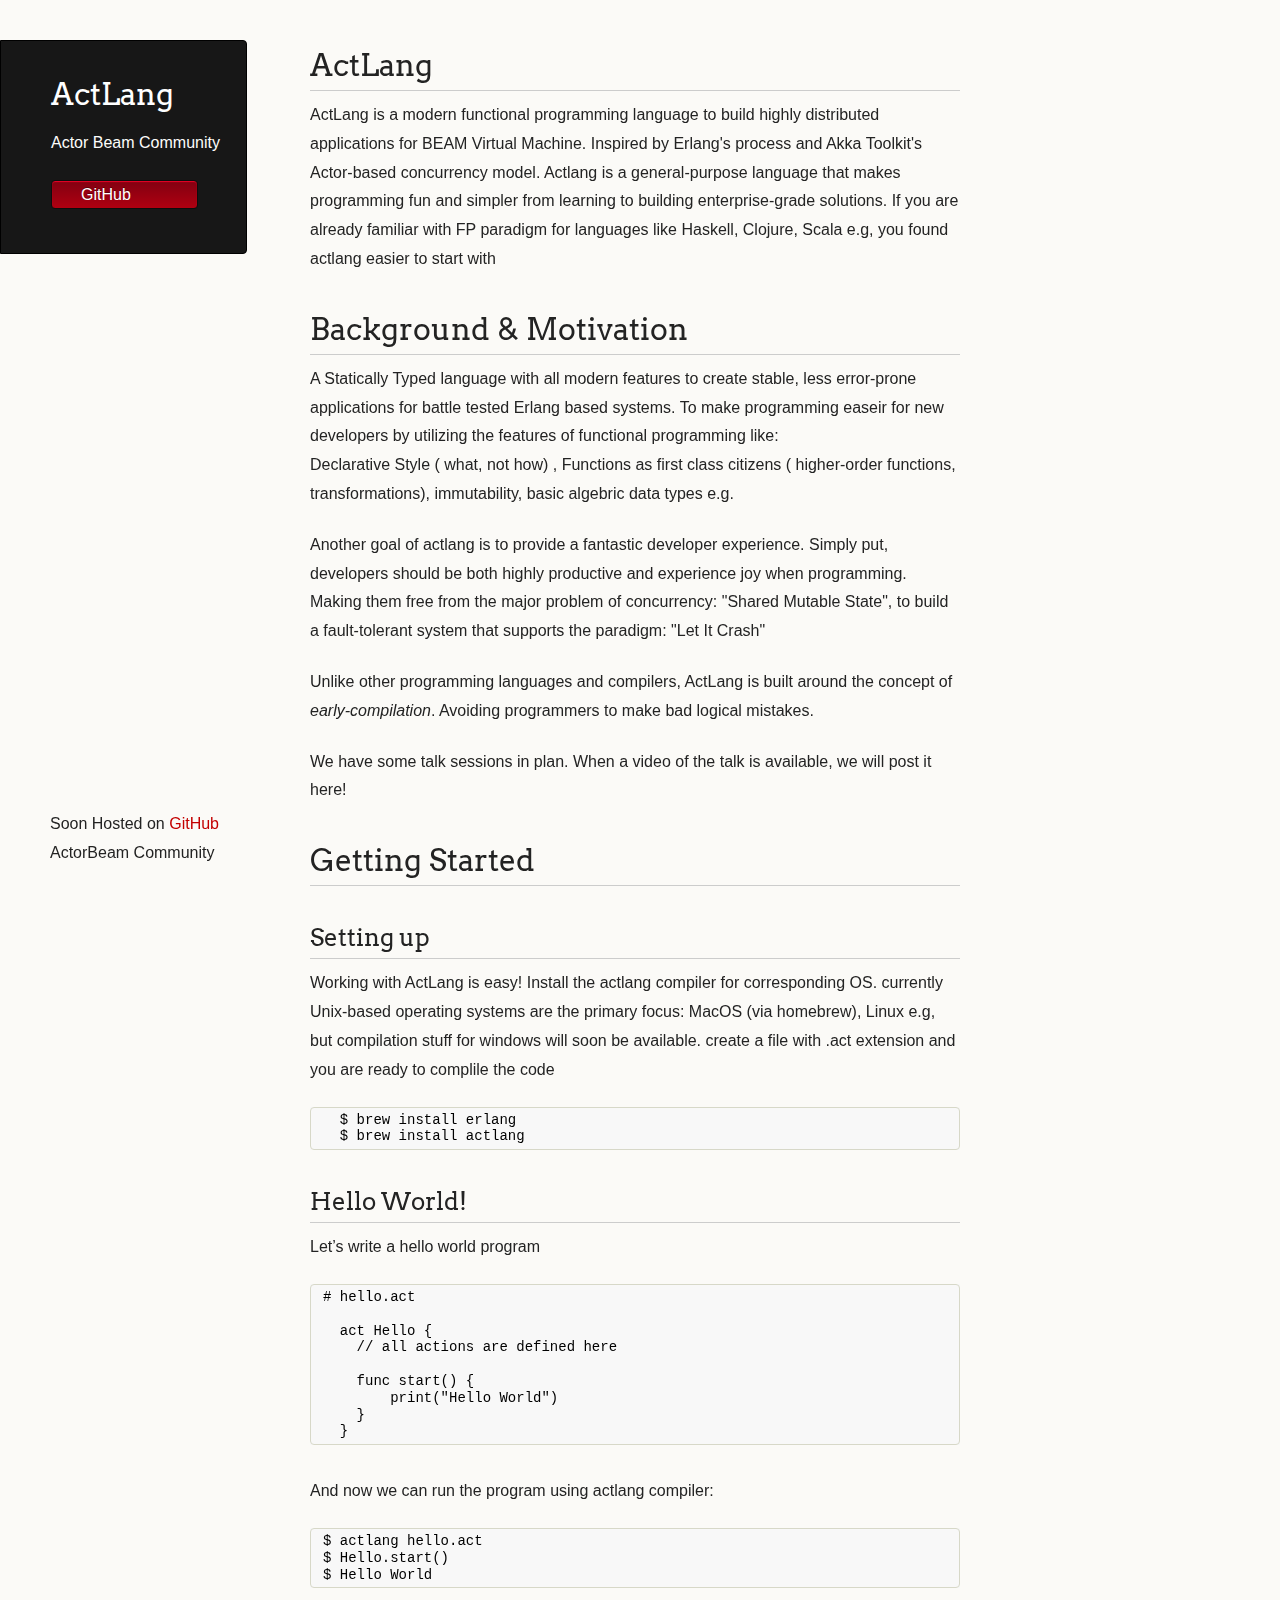
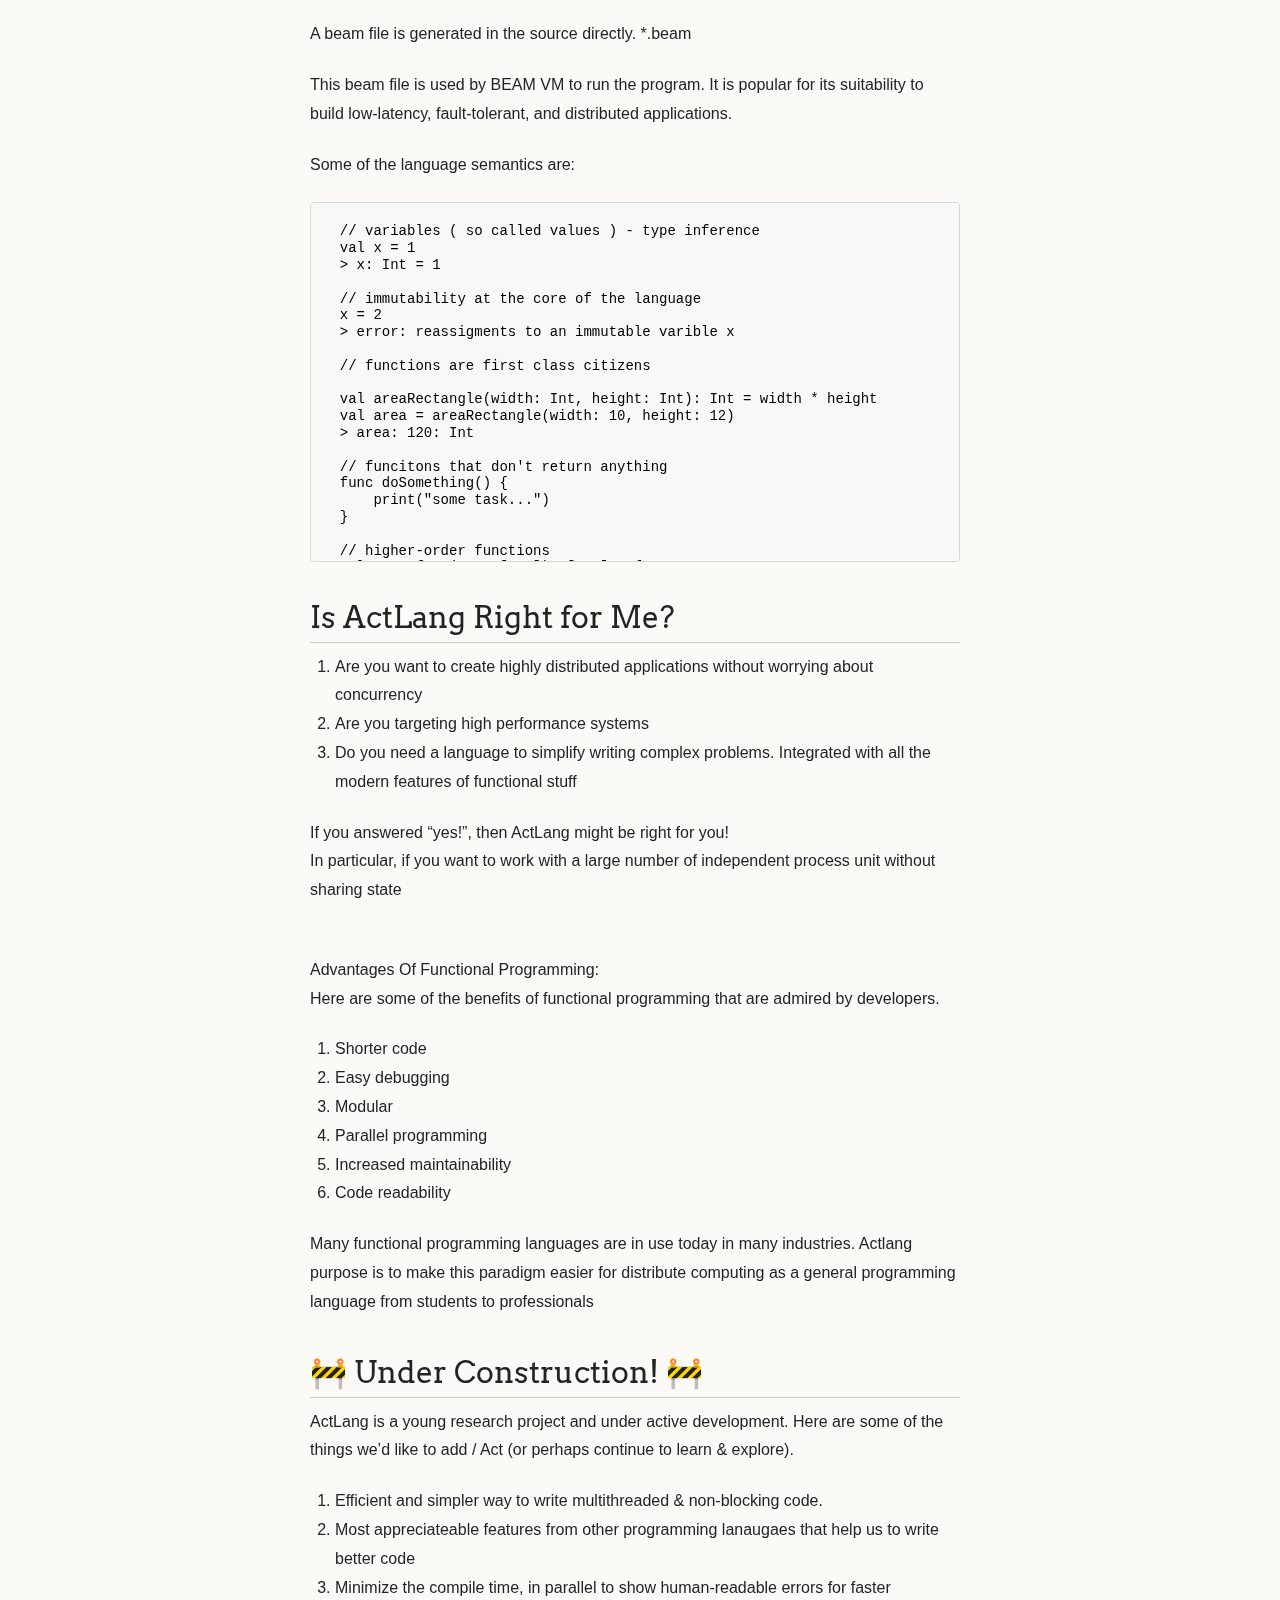
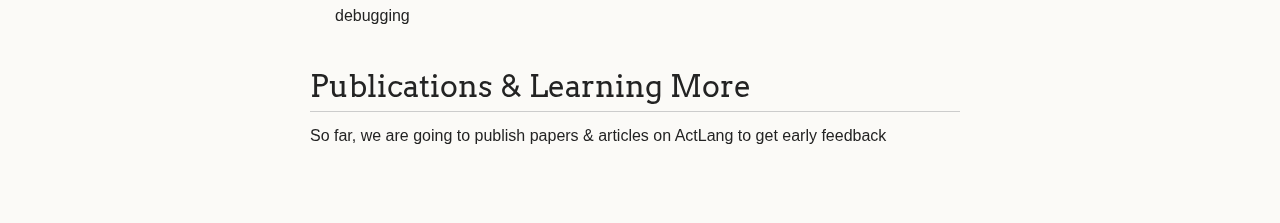
==== commit cf3b8ab0: "description changes" ====
--- a/index.html
+++ b/index.html
@@ -107,7 +107,7 @@
 <p>Some of the language semantics are: </p>
 
 <div class="language-plaintext highlighter-rouge"><div class="highlight"><pre class="highlight"><code>
-  // variables - type inference
+  // variables ( so called values ) - type inference
   val x = 1
   > x: Int = 1
 
@@ -116,10 +116,10 @@
   > error: reassigments to an immutable varible x
 
   // functions are first class citizens
+
   val areaRectangle(width: Int, height: Int): Int = width * height
-
   val area = areaRectangle(width: 10, height: 12)
-  > 120
+  > area: 120: Int
 
   // funcitons that don't return anything
   func doSomething() {
@@ -132,6 +132,36 @@
   }
 
   > [1, 2, 3] => [2, 3, 4]
+
+
+  // Hashmap
+  val keyValuePairs = ["key1": "value1", "key2": "value2"]
+
+
+  // Custom types, compositions, Algerbric data types (Sum & Product): OR, AND
+
+  type PaymentAmount: Float
+  type CardType = Visa | Mastercard
+  type Currency = EUR | USD
+
+  type Payment {
+      amount: PaymentAmount,
+      currency: Currency,
+      cardType: CardType
+  }
+
+
+  val payment: Payment = (amount: 50.5, currency: Currency.USD, cardType: CardType.Mastercard)
+
+  // No Global State
+
+  val someValue = 10
+  func calculate() {
+      val x = someValue
+  }
+
+  > error: global state found for variable someValue. variable scope should be defined inside a function
+
 
 
   // Asynchrounous operations
@@ -157,26 +187,6 @@
     val combine = await[result, result2]
   }
 
-
-  // Structuers for Data Models
-  
-  struct Booking {
-    val id: String,
-    val available: Bool = false
-  }
-
-  val booking = Booking(id: "1122")
-  
-  val getBookingId(booking: Booking): String = {
-    booking.id
-  }
-  
-  private val getBookingId(booking: Booking): Int = {
-    if booking.available { booking.id.toInt }
-    else { 0 }
-  }
-  
-  val id = getBookingId(booking: Booking).toInt()
   
   
   //Generic functions with possible outcomes
@@ -197,12 +207,12 @@
   <li>Do you need a language to simplify writing complex problems. Integrated with all the modern features of functional stuff</li>
 </ol>
 
-<p>If you answered “yes!”, then ActLang might be right for you!</p>
-
-<p>In particular, if you want to work with a large number of independent process unit without sharing state
+<p>If you answered “yes!”, then ActLang might be right for you!</br>
+In particular, if you want to work with a large number of independent process unit without sharing state
+</p>
 
 </br>
-  Advantages Of Functional Programming:</br>
+  <p>Advantages Of Functional Programming:</br>
 Here are some of the benefits of functional programming that are admired by developers. </br>
 <ol>
   <li>Shorter code</li>
@@ -213,6 +223,8 @@
 <li>Code readability</li>
   </ol>
 
+  </p>
+
 Many functional programming languages are in use today in many industries. Actlang purpose is to make this paradigm easier for distribute computing as a general programming language from students to professionals
 
 
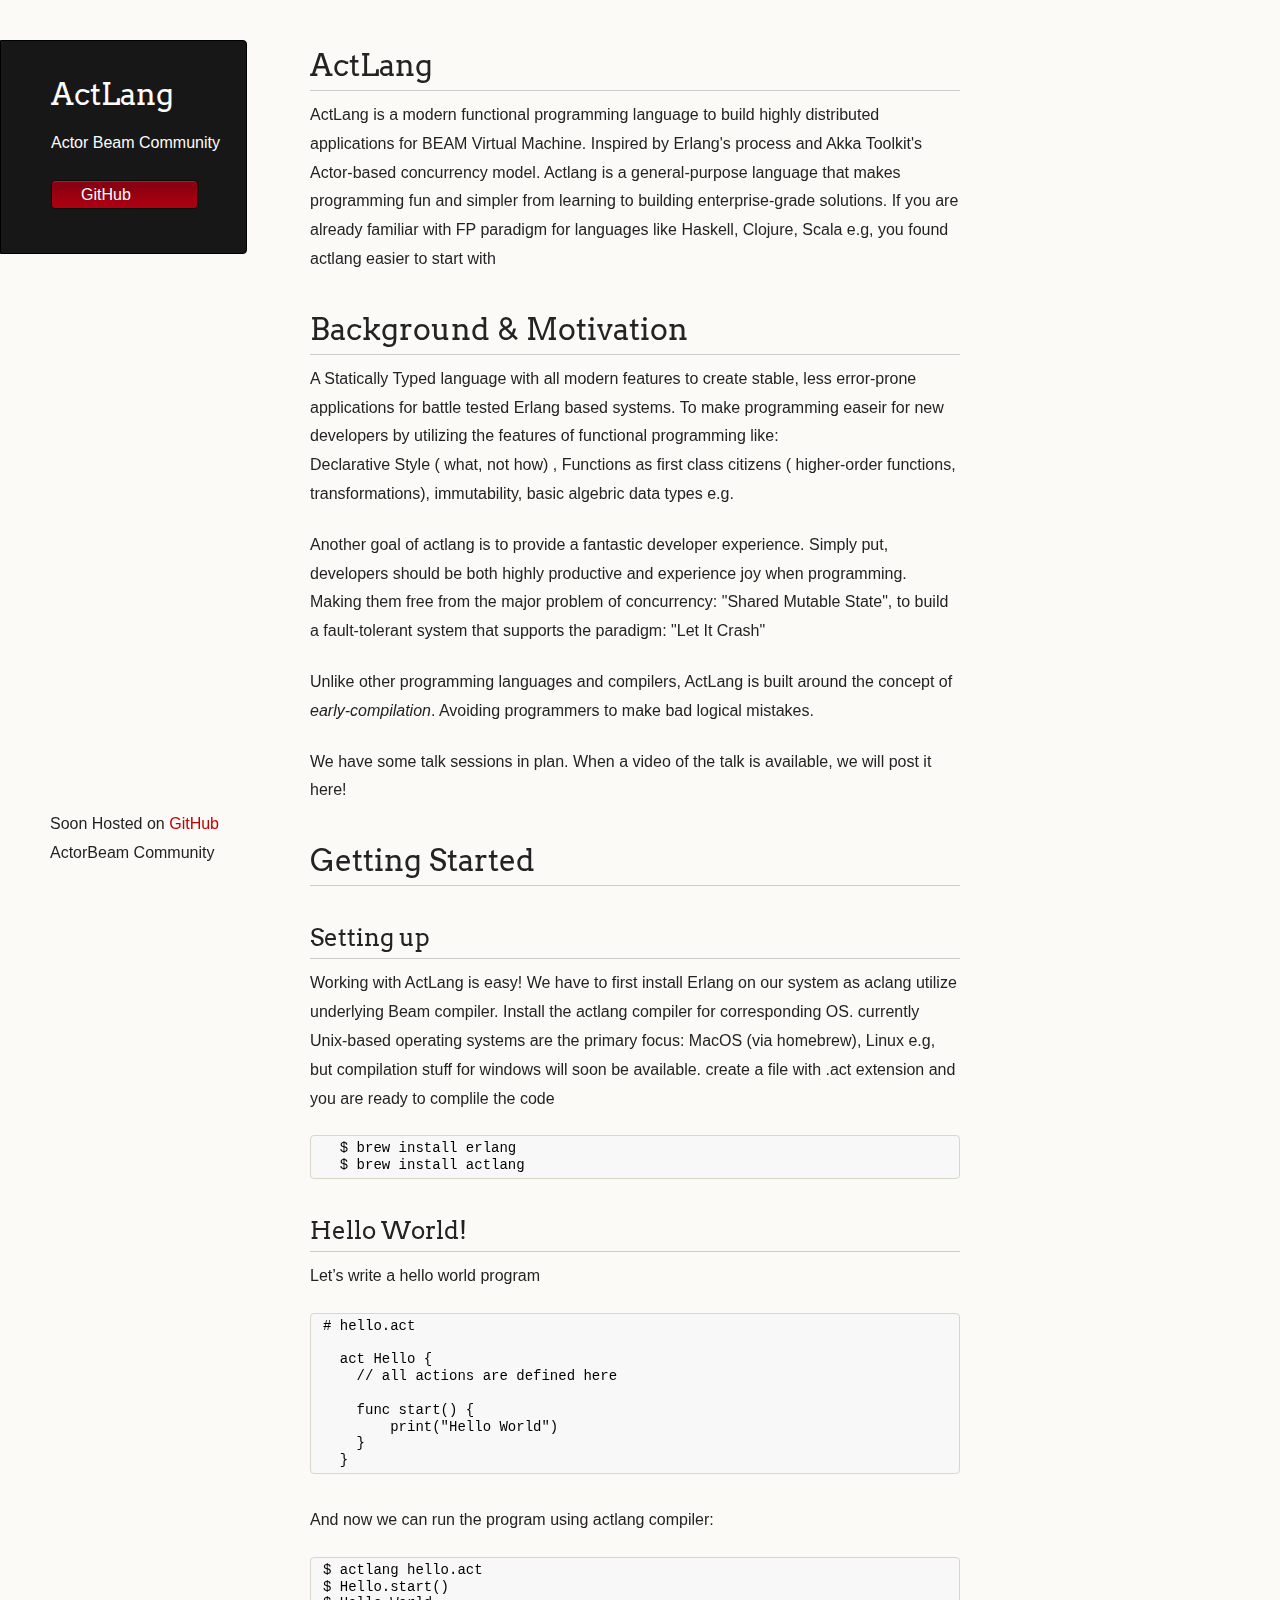
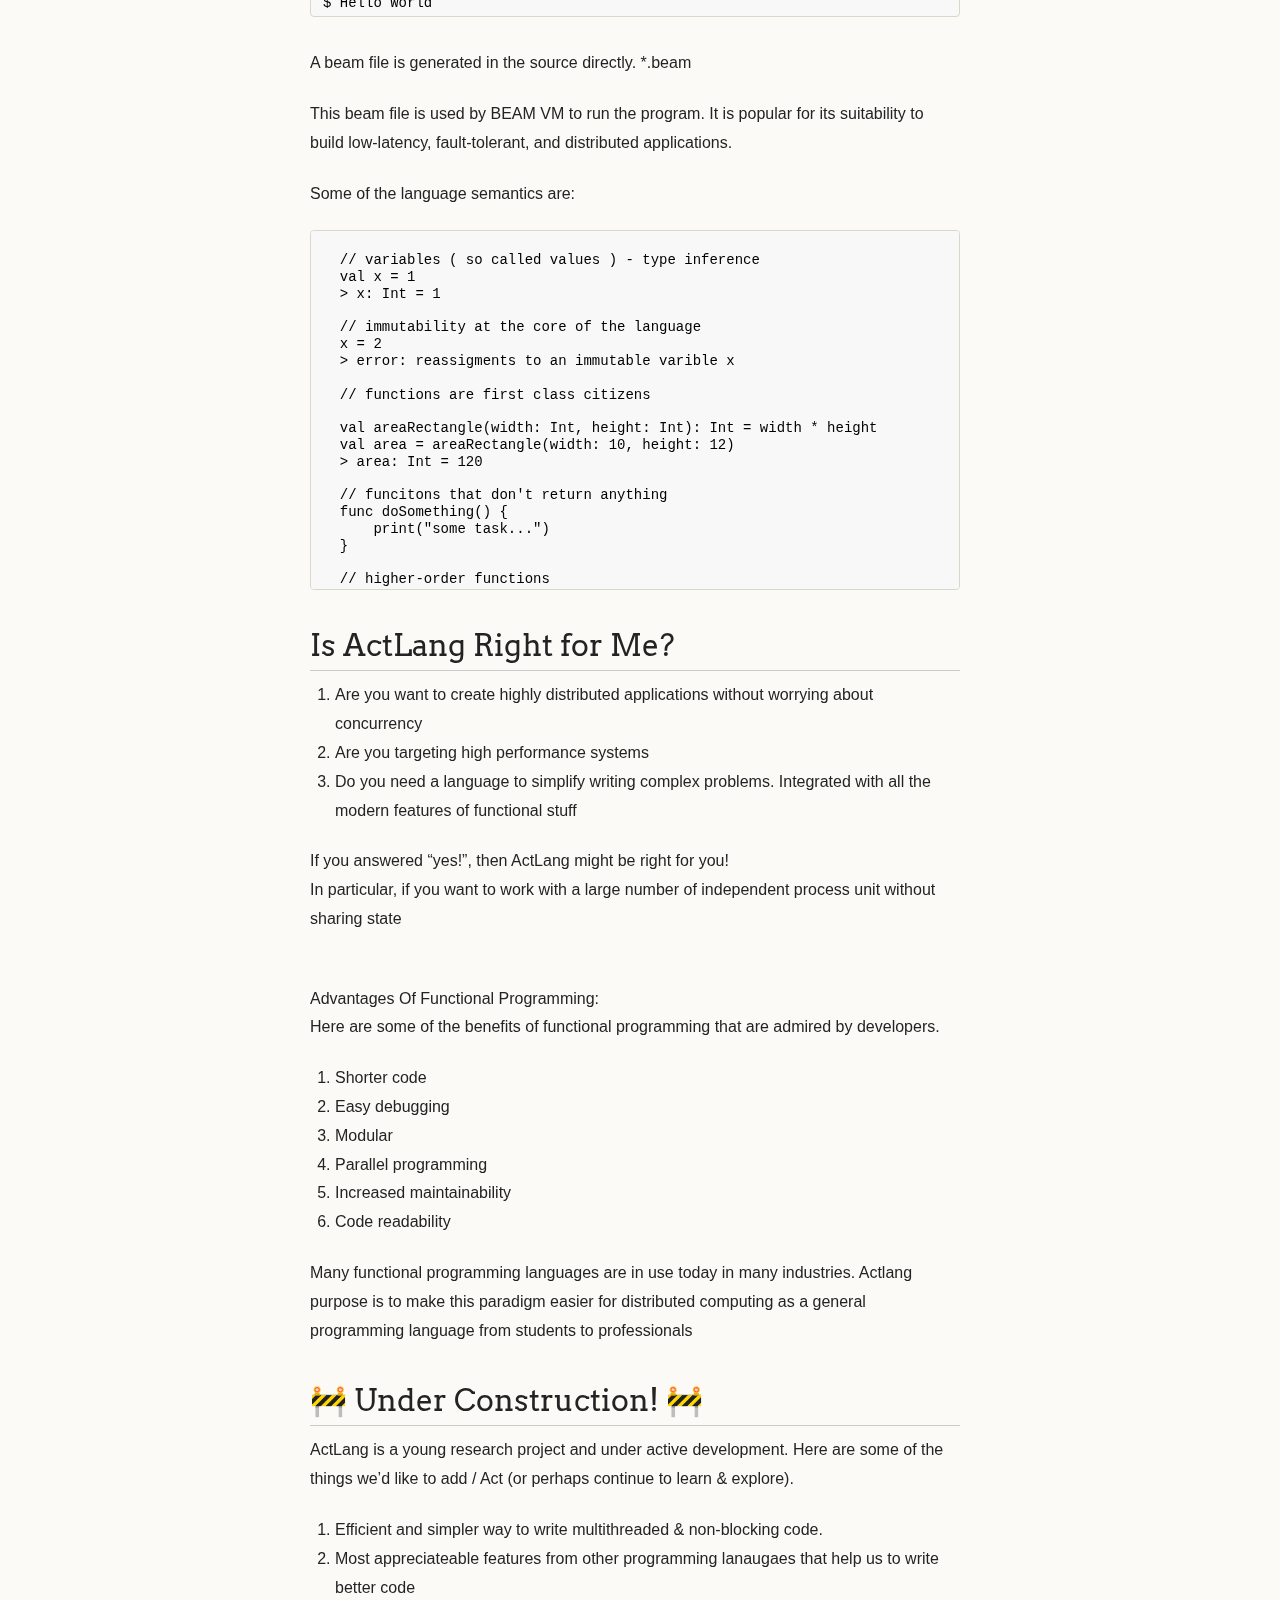
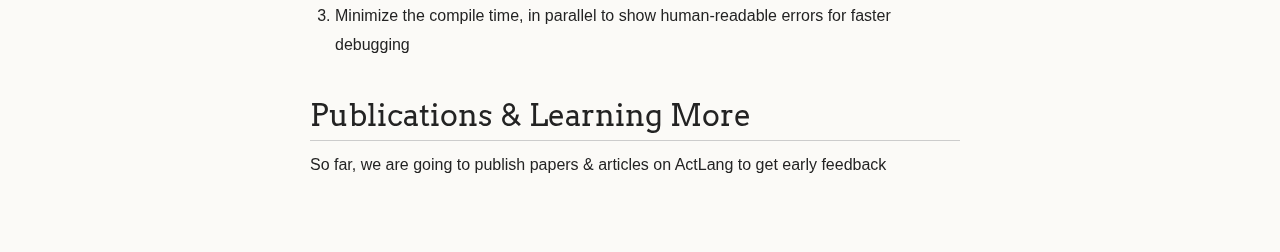
==== commit e8d2778f: "description changes" ====
--- a/index.html
+++ b/index.html
@@ -68,7 +68,7 @@
 
 <h2 id="setting-up">Setting up</h2>
 
-<p>Working with ActLang is easy! Install the actlang compiler for corresponding OS. currently Unix-based operating systems are the primary focus: MacOS (via homebrew), Linux e.g, but compilation stuff for windows will soon be available. create a file with .act extension and you are ready to complile the code </p>
+<p>Working with ActLang is easy! We have to first install Erlang on our system as aclang utilize underlying Beam compiler. Install the actlang compiler for corresponding OS. currently Unix-based operating systems are the primary focus: MacOS (via homebrew), Linux e.g, but compilation stuff for windows will soon be available. create a file with .act extension and you are ready to complile the code </p>
 
 <div class="language-plaintext highlighter-rouge"><div class="highlight"><pre class="highlight">
   <code>$ brew install erlang
@@ -119,7 +119,7 @@
 
   val areaRectangle(width: Int, height: Int): Int = width * height
   val area = areaRectangle(width: 10, height: 12)
-  > area: 120: Int
+  > area: Int = 120
 
   // funcitons that don't return anything
   func doSomething() {
@@ -184,13 +184,13 @@
   async {
     async val result1 = doSomething1()
     async val result2 = doSomething2()
-    val combine = await[result, result2]
+    val combine = await[result1, result2]
   }
 
   
   
   //Generic functions with possible outcomes
-  func getBookingDate(booking: Booking): Either[R&lt;T&gt;, Error] {
+  func getBookingDate&lt;T&gt;(booking: Booking): Either[R&lt;T&gt;, Error] {
     ...
   }
   
@@ -225,7 +225,7 @@
 
   </p>
 
-Many functional programming languages are in use today in many industries. Actlang purpose is to make this paradigm easier for distribute computing as a general programming language from students to professionals
+Many functional programming languages are in use today in many industries. Actlang purpose is to make this paradigm easier for distributed computing as a general programming language from students to professionals
 
 
 </p>
